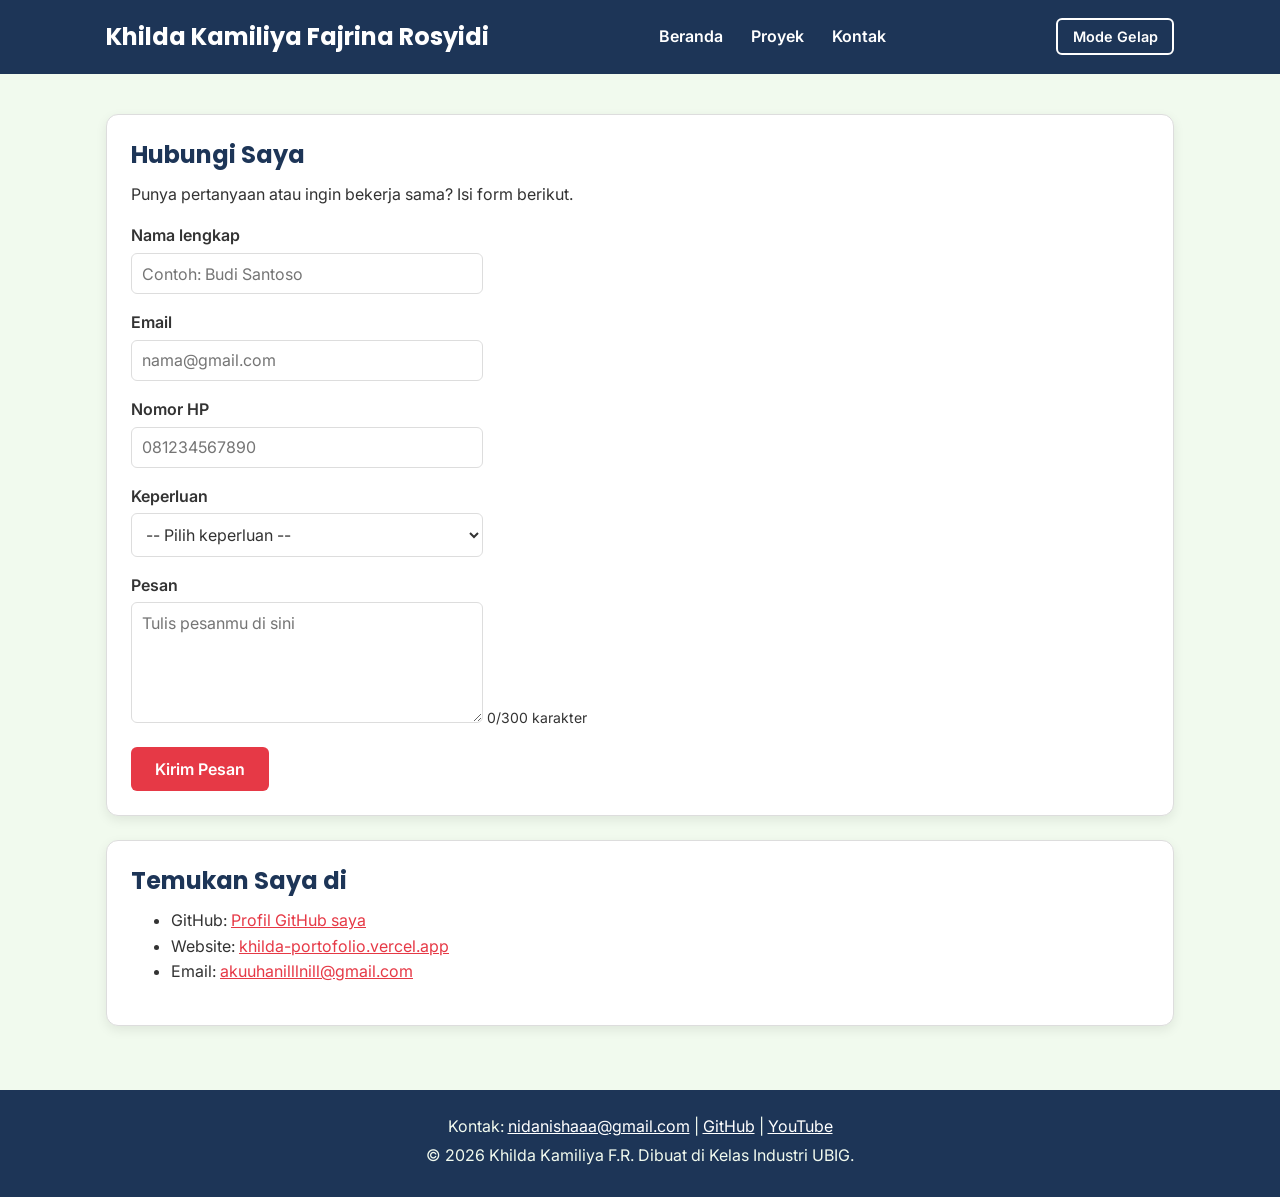
==== kontak.html @ 9954e34b "feat: portofolio v1" ====
<!DOCTYPE html>
<html lang="id">
<head>
  <meta charset="UTF-8">
  <meta name="viewport" content="width=device-width, initial-scale=1.0">
  <title>Khilda Kamiliya | Kontak</title>
  <link rel="icon" href="profil.png">
  <link rel="preconnect" href="https://fonts.googleapis.com">
  <link rel="preconnect" href="https://fonts.gstatic.com" crossorigin>
  <link href="https://fonts.googleapis.com/css2?family=Inter:wght@400;600&family=Poppins:wght@600;700&display=swap" rel="stylesheet">
  <link rel="stylesheet" href="style.css">
  <script src="main.js" defer></script>
</head>
<body>
  <header>
    <div class="container navbar">
      <h1>Khilda Kamiliya Fajrina Rosyidi</h1>
      <nav class="menu-laptop">
        <ul>
          <li><a href="index.html">Beranda</a></li>
          <li><a href="proyek.html">Proyek</a></li>
          <li><a href="kontak.html">Kontak</a></li>
        </ul>
      </nav>
      <button type="button" id="tombol-tema" class="tombol-tema">Mode Gelap</button>
      <!-- Tantangan: menu ponsel yang bisa dibuka-tutup -->
      <details class="menu-ponsel">
        <summary>Menu</summary>
        <nav>
          <ul>
            <li><a href="index.html">Beranda</a></li>
            <li><a href="proyek.html">Proyek</a></li>
            <li><a href="kontak.html">Kontak</a></li>
          </ul>
        </nav>
      </details>
    </div>
  </header>

  <main>
    <div class="container">
      <section class="kartu">
        <h2>Hubungi Saya</h2>
        <p>Punya pertanyaan atau ingin bekerja sama? Isi form berikut.</p>

        <form>
          <p>
            <label for="nama">Nama lengkap</label><br>
            <input type="text" id="nama" name="nama" placeholder="Contoh: Budi Santoso" required>
          </p>
          <p>
            <label for="email">Email</label><br>
            <input type="email" id="email" name="email" placeholder="nama@gmail.com" required>
          </p>
          <p>
            <label for="hp">Nomor HP</label><br>
            <input type="tel" id="hp" name="hp" placeholder="081234567890" required>
          </p>
          <p>
            <label for="keperluan">Keperluan</label><br>
            <select id="keperluan" name="keperluan" required>
              <option value="">-- Pilih keperluan --</option>
              <option value="bertanya">Bertanya</option>
              <option value="kerja-sama">Kerja sama proyek</option>
              <option value="lainnya">Lainnya</option>
            </select>
          </p>
          <p>
            <label for="pesan">Pesan</label><br>
            <textarea id="pesan" name="pesan" rows="5" cols="40" maxlength="300" placeholder="Tulis pesanmu di sini" required></textarea>
            <span id="hitung-karakter" class="keterangan">0/300 karakter</span>
          </p>
          <button type="submit">Kirim Pesan</button>
        </form>
      </section>
      <section class="kartu">
        <h2>Temukan Saya di</h2>
        <ul>
          <li>GitHub: <a href="https://github.com/danishakamelia224" target="_blank">Profil GitHub saya</a></li>
          <li>Website: <a href="https://danisha-portofolio.vercel.app/">khilda-portofolio.vercel.app</a></li>
          <li>Email: <a href="https://mail.google.com/mail/?v1ew-cm&fs-1&to-nidanishaaa@gmail.com">akuuhanilllnill@gmail.com</a>
        </ul>
      </section>
    </div>
  </main>

  <footer>
    <p>Kontak: <a href="https://mail.google.com/mail/?v1ew-cm&fs-1&to-nidanishaaa@gmail.com">
        nidanishaaa@gmail.com</a> |
      <a href="https://github.com/danishakamelia224" target="_blank">GitHub</a> |
      <a href="https://www.youtube.com/@aldisburgercempaka" target="_blank">YouTube</a></p>
    <p>&copy; 2026 Khilda Kamiliya F.R. Dibuat di Kelas Industri UBIG.</p>
  </footer>
</body>
</html>
---- style.css ----
/* Gaya portofolio Khilda
   Palet: #1D3557 (utama), #E63946 (aksen), #F1FAEE (latar)
   Huruf: Poppins (judul), Inter (isi)
   Tata letak: mobile first, titik ubah 768px (tablet) dan 1024px (laptop) */

/* 1. Reset */
* {
  box-sizing: border-box;
  margin: 0;
}

img {
  max-width: 100%;
  height: auto;
}

/* 2. Dasar halaman: warna dan huruf */
:root {
  --warna-utama: #1D3557;
  --warna-judul: #1D3557;
  --warna-aksen: #E63946;
  --warna-tautan: #E63946;
  --warna-latar: #F1FAEE;
  --warna-teks: #333333;
  --warna-kartu: #FFFFFF;
  --warna-garis: #DDDDDD;
}

body {
  font-family: "Inter", Arial, sans-serif;
  font-size: 1rem;
  line-height: 1.6;
  color: var(--warna-teks);
  background-color: var(--warna-latar);
}

h1, h2, h3 {
  font-family: "Poppins", Arial, sans-serif;
  color: var(--warna-judul);
  line-height: 1.3;
}

h2 {
  margin-bottom: 0.75rem;
}

p, ul, ol {
  margin-bottom: 1rem;
}

a {
  color: #E63946;
}

/* 3. Wadah, header, dan menu */
.container {
  max-width: 1100px;
  margin: 0 auto;
  padding: 0 1rem;
}

header {
  background-color: #1D3557;
  color: #FFFFFF;
  padding: 1rem 0;
}

header h1 {
  color: #FFFFFF;
  font-size: 1.5rem;
}

.navbar {
  display: flex;
  flex-wrap: wrap;
  justify-content: space-between;
  align-items: center;
  gap: 0.5rem;
}

nav ul {
  display: flex;
  gap: 0.25rem;
  padding: 0;
  margin: 0;
  list-style: none;
}

nav a {
  display: inline-block;
  padding: 0.5rem 0.75rem;
  border-radius: 6px;
  color: #FFFFFF;
  font-weight: 600;
  text-decoration: none;
}

/* Tantangan: menu ponsel buka-tutup dengan details */
.menu-laptop {
  display: none;
}

.menu-ponsel summary {
  padding: 0.5rem 0.75rem;
  border: 1px solid #FFFFFF;
  border-radius: 6px;
  font-weight: 600;
  cursor: pointer;
}

.menu-ponsel ul {
  flex-direction: column;
  margin-top: 0.5rem;
}

/* 4. Isi utama, hero, dan kartu */
main {
  padding: 1.5rem 0;
}

.hero {
  display: flex;
  flex-direction: column;
  align-items: center;
  gap: 1.5rem;
  padding: 1rem 0 2rem;
  text-align: center;
}

.hero img {
  border: 4px solid #E63946;
  border-radius: 100%;
}

.hero h2 {
  font-size: 2rem;
}

.tombol {
  display: inline-block;
  padding: 0.75rem 1.5rem;
  border-radius: 6px;
  background-color: #E63946;
  color: #FFFFFF;
  font-weight: 600;
  text-decoration: none;
}

.kartu {
  background-color: var(--warna-kartu);
  padding: 1rem;
  margin-bottom: 1.5rem;
  border: 1px solid var(--warna-garis);
  border-radius: 12px;
  box-shadow: 0 4px 12px rgba(0, 0, 0, 0.08);
}

.daftar-kartu {
  display: flex;
  flex-wrap: wrap;
  gap: 1.5rem;
  margin-bottom: 1.5rem;
}

.daftar-kartu .kartu {
  flex: 1 1 280px;
  margin-bottom: 0;
}

article img {
  border-radius: 8px;
  border: 1px solid #DDDDDD;
}

/* 5. Tabel */
table {
  border-collapse: collapse;
}

caption {
  font-weight: 600;
  text-align: left;
  margin-bottom: 0.5rem;
}

th, td {
  border: 1px solid #DDDDDD;
  padding: 0.5rem 0.75rem;
  text-align: left;
}

th {
  background-color: #1D3557;
  color: #FFFFFF;
}

/* 6. Form */
label {
  font-weight: 600;
}

.keterangan {
 font-size: 0.875rem;
}

input, select, textarea {
  width: 100%;
  max-width: 22rem;
  padding: 0.6rem;
  margin-top: 0.25rem;
  border: 1px solid #DDDDDD;
  border-radius: 6px;
  font-family: inherit;
  font-size: 1rem;
  background-color: var(--warna-kartu);
  color: var(--warna-teks);
}

button {
  padding: 0.75rem 1.5rem;
  border: none;
  border-radius: 6px;
  background-color: #E63946;
  color: #FFFFFF;
  font-family: inherit;
  font-size: 1rem;
  font-weight: 600;
  cursor: pointer;
}

/* 7. Footer */
footer {
  background-color: #1D3557;
  color: #F1FAEE;
  text-align: center;
  padding: 1.5rem;
}

footer p {
  margin-bottom: 0.25rem;
}

footer a {
  color: #FFFFFF;
}

/* 8. Tablet: lebar layar 768px ke atas */
@media (min-width: 768px) {
  .menu-laptop {
    display: block;
  }

  .menu-ponsel {
    display: none;
  }

  .hero {
    flex-direction: row;
    padding: 2rem 0 3rem;
    text-align: left;
  }

  .kartu {
    padding: 1.5rem;
  }
}

/* 9. Laptop: lebar layar 1024px ke atas */
@media (min-width: 1024px) {
  main {
    padding: 2.5rem 0;
  }

  .hero {
    gap: 3rem;
  }

  .hero h2 {
    font-size: 2.75rem;
  }
}

/* 10. Tombol tema, filter, dan label kategori */
.tombol-tema {
  padding: 0.5rem 0.9rem;
  border: 2px solid #FFFFFF;
  background-color: transparent;
  font-size: 0.9rem;
}

/* 11. Tema gelap: isi variabel diganti saat body memiliki class
gelap */
body.gelap {
  --warna-utama: #0B1526;
  --warna-judul: #A8DADC;
  --warna-tautan: #FF8A8A;
  --warna-latar: #121A24;
  --warna-teks: #E3E8EE;
  --warna-kartu: #1C2836;
  --warna-garis: #34465A;
}
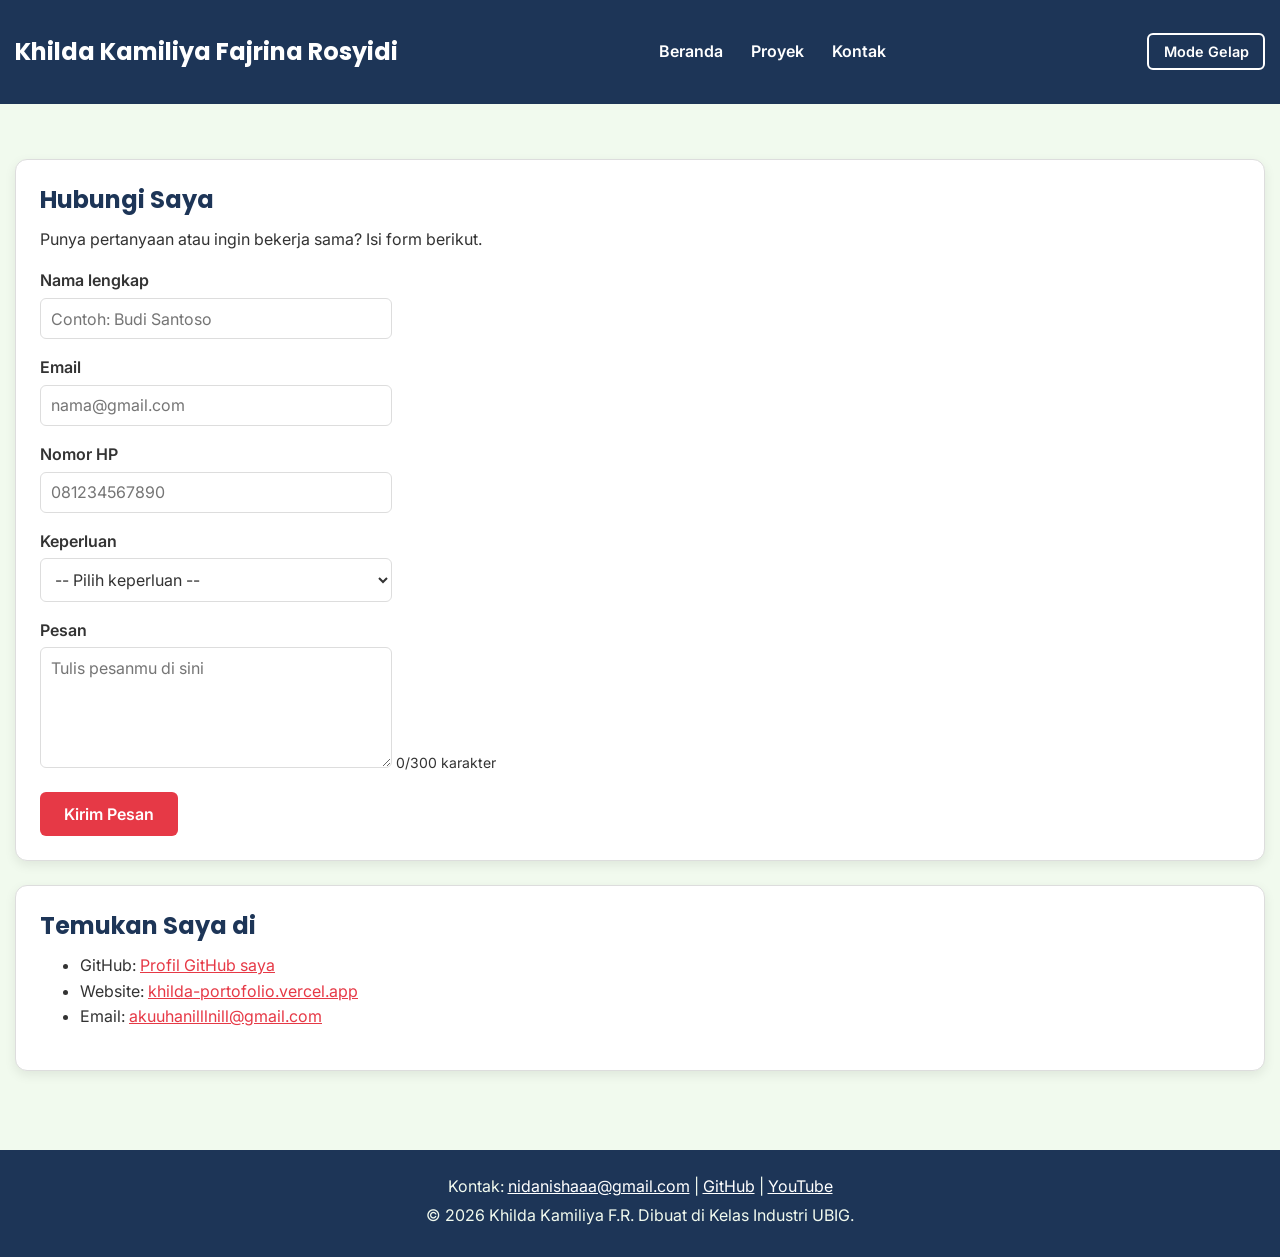
==== commit 4b726243: "fix: perbaiki kontras, meta description, dan ukuran gambar" ====
--- a/kontak.html
+++ b/kontak.html
@@ -3,6 +3,12 @@
 <head>
   <meta charset="UTF-8">
   <meta name="viewport" content="width=device-width, initial-scale=1.0">
+  <!-- index.html -->
+  <meta name="description" content="Portofolio khilda kamiliya, siswa SMK calon Junior Web Developer di Kelas Industri UBIG.">
+  <!-- proyek.html -->
+  <meta name="description" content="Daftar proyek HTML, CSS, dan JavaScript karya khilda kamiliya beserta repositori GitHub terbarunya.">
+  <!-- kontak.html -->
+  <meta name="description" content="Hubungi khilda kamiliya melalui form kontak, email, atau GitHub.">
   <title>Khilda Kamiliya | Kontak</title>
   <link rel="icon" href="profil.png">
   <link rel="preconnect" href="https://fonts.googleapis.com">
@@ -85,10 +91,10 @@
   </main>
 
   <footer>
-    <p>Kontak: <a href="https://mail.google.com/mail/?v1ew-cm&fs-1&to-nidanishaaa@gmail.com">
+    <p>Kontak: <a href="https://mail.google.com/mail/?v1ew-cm&fs-1&to-akuuhanilllnill@gmail.com">
         nidanishaaa@gmail.com</a> |
-      <a href="https://github.com/danishakamelia224" target="_blank">GitHub</a> |
-      <a href="https://www.youtube.com/@aldisburgercempaka" target="_blank">YouTube</a></p>
+      <a href="https://github.com/KHILDAKAMILIYA1822" target="_blank">GitHub</a> |
+      <a href="https://www.youtube.com/@nillakuuhanilll" target="_blank">YouTube</a></p>
     <p>&copy; 2026 Khilda Kamiliya F.R. Dibuat di Kelas Industri UBIG.</p>
   </footer>
 </body>
--- a/style.css
+++ b/style.css
@@ -1,5 +1,5 @@
 /* Gaya portofolio Khilda
-   Palet: #1D3557 (utama), #E63946 (aksen), #F1FAEE (latar)
+   Palet: #1D3557 (utama), #C1121F (aksen), #C1121F (latar)
    Huruf: Poppins (judul), Inter (isi)
    Tata letak: mobile first, titik ubah 768px (tablet) dan 1024px (laptop) */
 
@@ -18,9 +18,9 @@
 :root {
   --warna-utama: #1D3557;
   --warna-judul: #1D3557;
-  --warna-aksen: #E63946;
-  --warna-tautan: #E63946;
-  --warna-latar: #F1FAEE;
+  --warna-aksen: #C1121F;
+  --warna-tautan: #C1121F;
+  --warna-latar:  #F1FAEE;
   --warna-teks: #333333;
   --warna-kartu: #FFFFFF;
   --warna-garis: #DDDDDD;
@@ -32,6 +32,8 @@
   line-height: 1.6;
   color: var(--warna-teks);
   background-color: var(--warna-latar);
+  width: 100%;
+  overflow-x: hidden;
 }
 
 h1, h2, h3 {
@@ -54,9 +56,10 @@
 
 /* 3. Wadah, header, dan menu */
 .container {
-  max-width: 1100px;
-  margin: 0 auto;
-  padding: 0 1rem;
+  max-width: 1200px;
+  width: 100%;
+  margin: auto;
+  padding: 15px;
 }
 
 header {
@@ -258,9 +261,9 @@
     flex-direction: row;
     padding: 2rem 0 3rem;
     text-align: left;
-  }
-
-  .kartu {
+   }
+
+   .kartu {
     padding: 1.5rem;
   }
 }
@@ -298,4 +301,92 @@
   --warna-teks: #E3E8EE;
   --warna-kartu: #1C2836;
   --warna-garis: #34465A;
+}
+
+
+/* 12. Perbaikan tampilan responsif HP */
+html {
+  width: 100%;
+  max-width: 100%;
+  overflow-x: clip;
+}
+
+body {
+  width: 100%;
+  max-width: 100%;
+  overflow-x: clip;
+}
+
+* {
+  box-sizing: border-box;
+}
+
+.container,
+header,
+main,
+footer,
+section,
+article {
+  min-width: 0;
+  max-width: 100%;
+}
+
+img {
+  display: block;
+  max-width: 100%;
+  height: auto;
+}
+
+/* Perbaikan layar HP */
+@media screen and (max-width: 767px) {
+  .container {
+    width: 100%;
+    padding: 15px;
+  }
+
+  .navbar {
+    width: 100%;
+    min-width: 0;
+    flex-wrap: wrap;
+  }
+
+  .hero {
+    width: 100%;
+    min-width: 0;
+  }
+
+  .hero h2 {
+    font-size: 1.5rem;
+    overflow-wrap: break-word;
+  }
+
+  .hero p {
+    overflow-wrap: break-word;
+  }
+
+  .daftar-kartu {
+    width: 100%;
+    min-width: 0;
+  }
+
+  .daftar-kartu .kartu {
+    flex: 1 1 100%;
+    min-width: 0;
+    width: 100%;
+  }
+
+  table {
+    max-width: 100%;
+  }
+
+  th,
+  td {
+    overflow-wrap: anywhere;
+  }
+
+  input,
+  select,
+  textarea {
+    max-width: 100%;
+  }
 }
